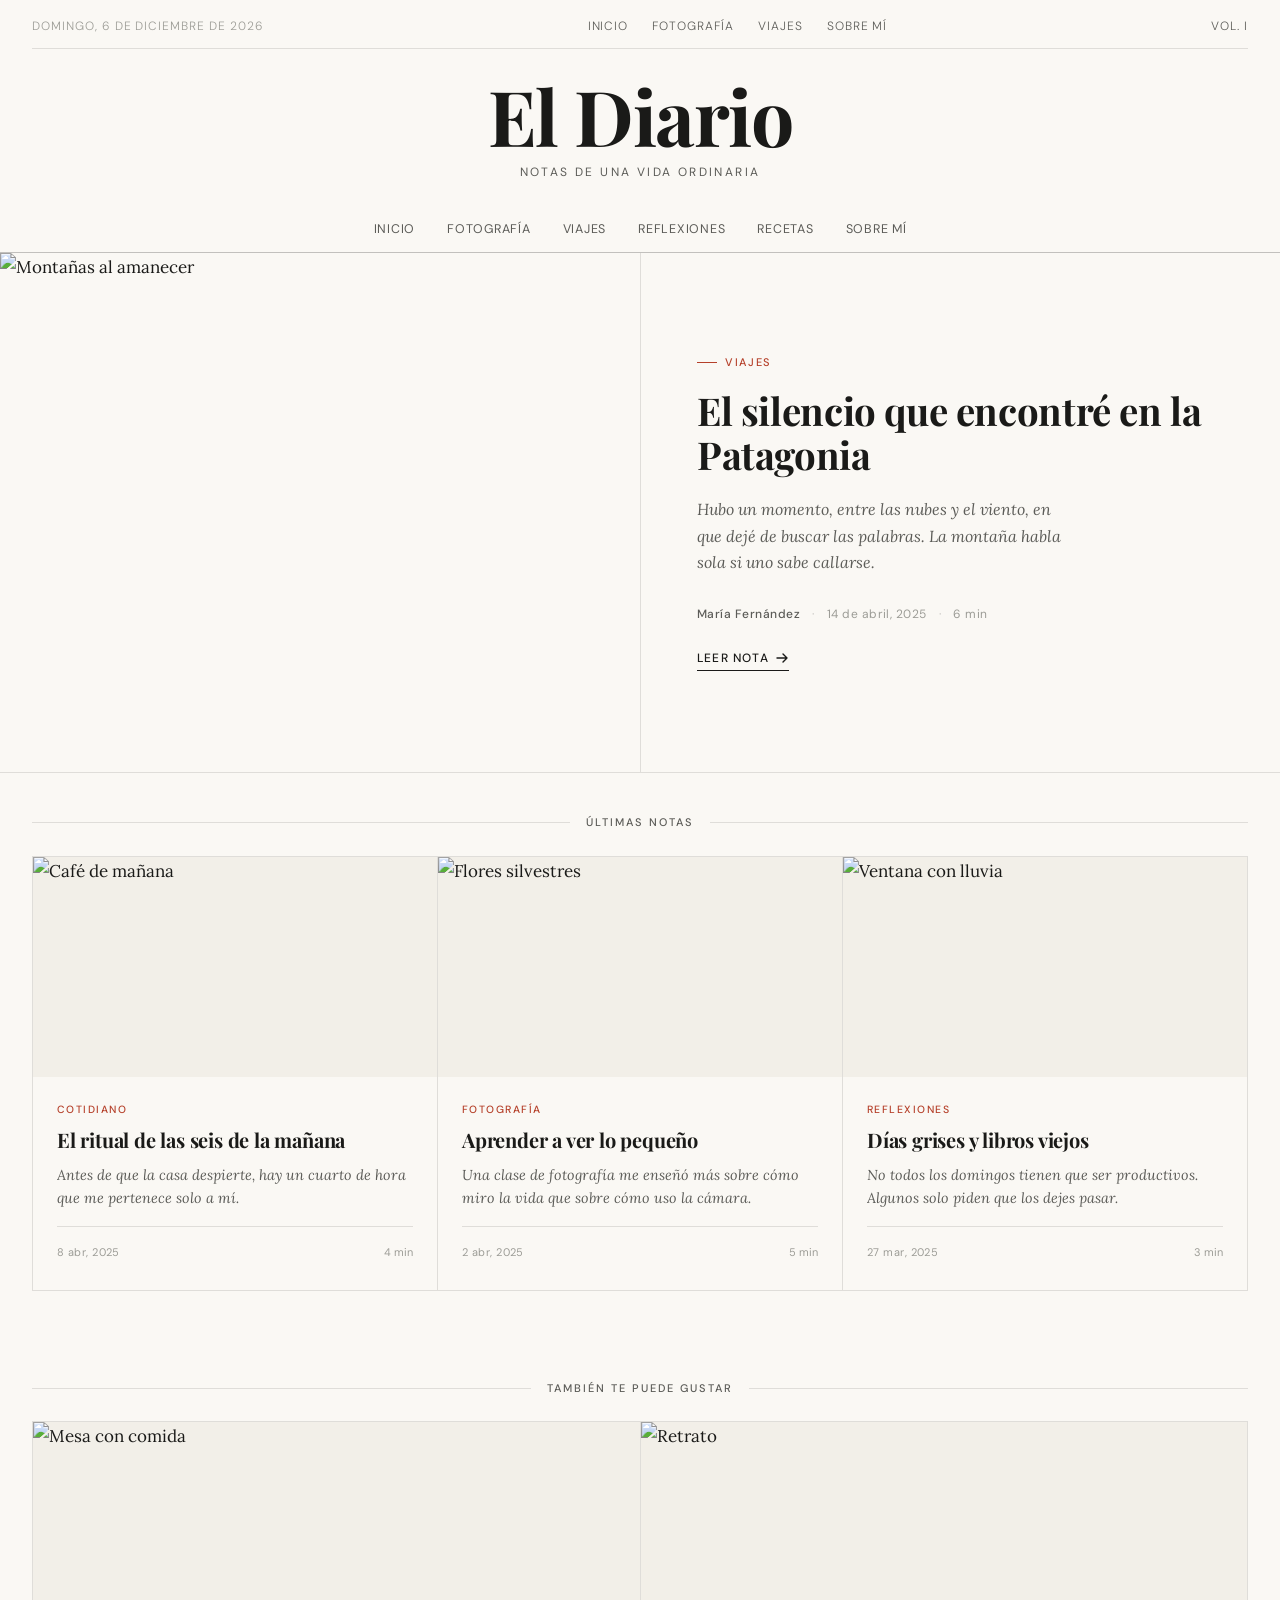
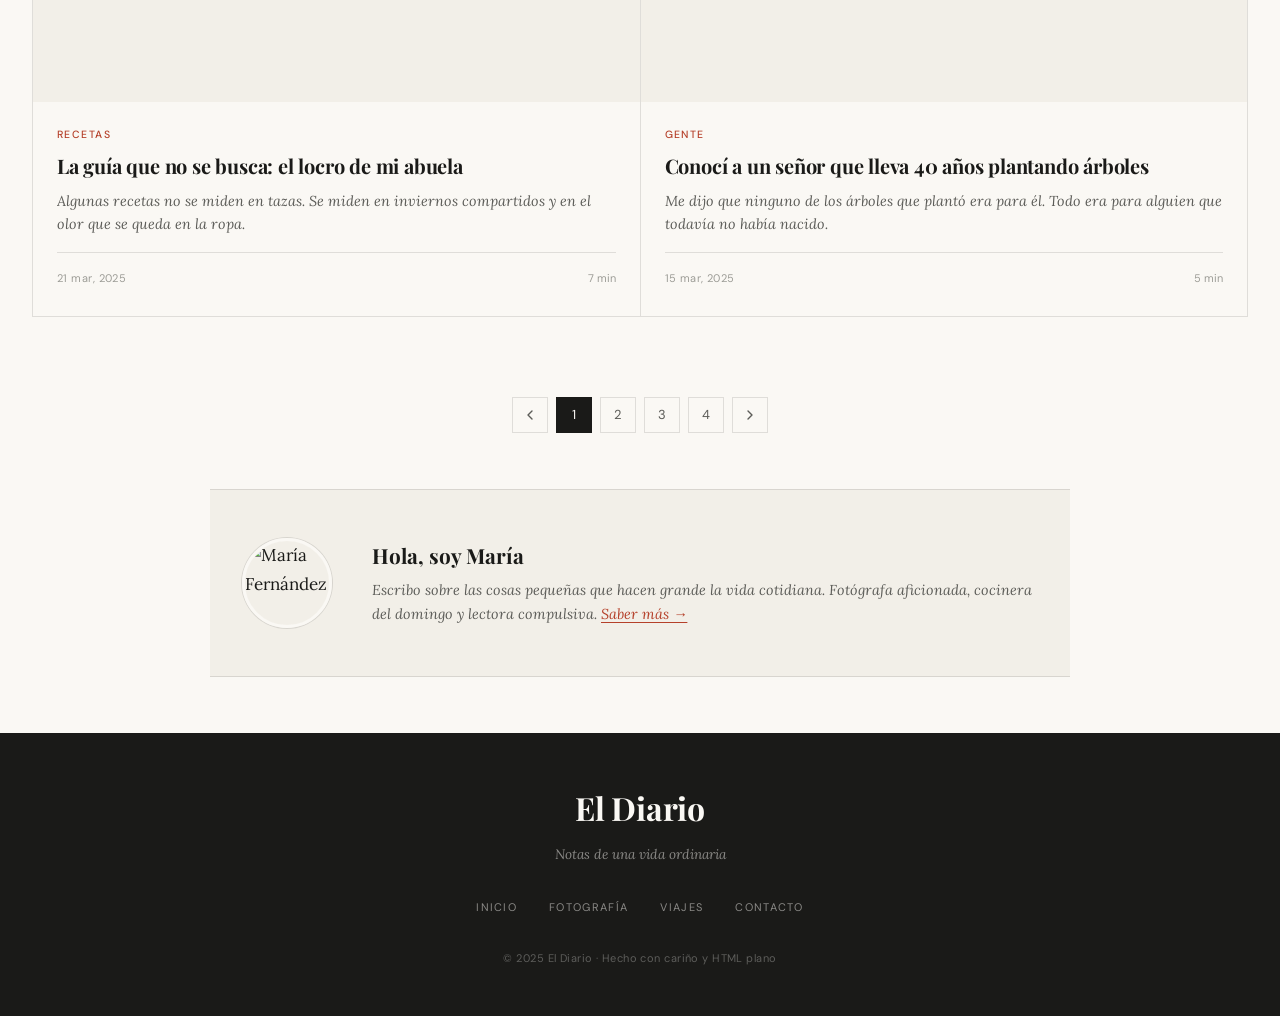
==== index.html @ 6aad9c44 "Add files via upload" ====
<!DOCTYPE html>
<html lang="es">
<head>
  <meta charset="UTF-8" />
  <meta name="viewport" content="width=device-width, initial-scale=1.0" />
  <title>El Diario — Un blog de vida y momentos</title>
  <meta name="description" content="Un blog de vida y momentos" />
  <link rel="stylesheet" href="style.css" />
</head>
<body>

  <!-- MASTHEAD -->
  <header class="masthead">
    <div class="masthead-top">
      <span class="masthead-date" id="js-date">—</span>
      <nav class="masthead-nav">
        <a href="index.html">Inicio</a>
        <a href="#">Fotografía</a>
        <a href="#">Viajes</a>
        <a href="#">Sobre mí</a>
      </nav>
      <span>Vol. I</span>
    </div>

    <div class="masthead-title">
      <h1><a href="index.html">El Diario</a></h1>
      <p class="tagline">Notas de una vida ordinaria</p>
    </div>

    <nav class="masthead-bottom">
      <a href="#">Inicio</a>
      <a href="#">Fotografía</a>
      <a href="#">Viajes</a>
      <a href="#">Reflexiones</a>
      <a href="#">Recetas</a>
      <a href="#">Sobre mí</a>
    </nav>
  </header>

  <!-- HERO POST -->
  <article class="hero">
    <div class="hero-image">
      <!-- Reemplazá con tu propia imagen: <img src="images/tu-foto.jpg" alt="..." /> -->
      <img
        src="https://images.unsplash.com/photo-1506905925346-21bda4d32df4?w=900&auto=format&fit=crop"
        alt="Montañas al amanecer"
        loading="eager"
      />
    </div>
    <div class="hero-content">
      <span class="hero-category">Viajes</span>
      <h2><a href="post.html">El silencio que encontré en la Patagonia</a></h2>
      <p class="hero-excerpt">
        Hubo un momento, entre las nubes y el viento, en que dejé de buscar
        las palabras. La montaña habla sola si uno sabe callarse.
      </p>
      <div class="hero-meta">
        <span class="author">María Fernández</span>
        <span class="sep">·</span>
        <span>14 de abril, 2025</span>
        <span class="sep">·</span>
        <span>6 min</span>
      </div>
      <a href="post.html" class="read-more">
        Leer nota
        <svg width="14" height="14" viewBox="0 0 14 14" fill="none">
          <path d="M2 7h10M8 3l4 4-4 4" stroke="currentColor" stroke-width="1.4" stroke-linecap="round" stroke-linejoin="round"/>
        </svg>
      </a>
    </div>
  </article>

  <!-- SECCIÓN: ÚLTIMAS NOTAS -->
  <main class="section-container">
    <div class="section-header">
      <h3>Últimas notas</h3>
    </div>

    <div class="post-grid">

      <article class="post-card">
        <div class="post-card-image">
          <img
            src="https://images.unsplash.com/photo-1495474472287-4d71bcdd2085?w=600&auto=format&fit=crop"
            alt="Café de mañana"
            loading="lazy"
          />
        </div>
        <div class="post-card-body">
          <span class="post-card-category">Cotidiano</span>
          <h2 class="post-card-title"><a href="post.html">El ritual de las seis de la mañana</a></h2>
          <p class="post-card-excerpt">
            Antes de que la casa despierte, hay un cuarto de hora que me pertenece
            solo a mí.
          </p>
          <div class="post-card-meta">
            <span class="date">8 abr, 2025</span>
            <span>4 min</span>
          </div>
        </div>
      </article>

      <article class="post-card">
        <div class="post-card-image">
          <img
            src="https://images.unsplash.com/photo-1465146344425-f00d5f5c8f07?w=600&auto=format&fit=crop"
            alt="Flores silvestres"
            loading="lazy"
          />
        </div>
        <div class="post-card-body">
          <span class="post-card-category">Fotografía</span>
          <h2 class="post-card-title"><a href="post.html">Aprender a ver lo pequeño</a></h2>
          <p class="post-card-excerpt">
            Una clase de fotografía me enseñó más sobre cómo miro la vida
            que sobre cómo uso la cámara.
          </p>
          <div class="post-card-meta">
            <span class="date">2 abr, 2025</span>
            <span>5 min</span>
          </div>
        </div>
      </article>

      <article class="post-card">
        <div class="post-card-image">
          <img
            src="https://images.unsplash.com/photo-1476514525535-07fb3b4ae5f1?w=600&auto=format&fit=crop"
            alt="Ventana con lluvia"
            loading="lazy"
          />
        </div>
        <div class="post-card-body">
          <span class="post-card-category">Reflexiones</span>
          <h2 class="post-card-title"><a href="post.html">Días grises y libros viejos</a></h2>
          <p class="post-card-excerpt">
            No todos los domingos tienen que ser productivos. Algunos solo
            piden que los dejes pasar.
          </p>
          <div class="post-card-meta">
            <span class="date">27 mar, 2025</span>
            <span>3 min</span>
          </div>
        </div>
      </article>

    </div>

    <!-- SEGUNDA FILA: 2 columnas -->
    <div class="section-header">
      <h3>También te puede gustar</h3>
    </div>

    <div class="post-grid-2">

      <article class="post-card">
        <div class="post-card-image">
          <img
            src="https://images.unsplash.com/photo-1414235077428-338989a2e8c0?w=700&auto=format&fit=crop"
            alt="Mesa con comida"
            loading="lazy"
          />
        </div>
        <div class="post-card-body">
          <span class="post-card-category">Recetas</span>
          <h2 class="post-card-title"><a href="post.html">La guía que no se busca: el locro de mi abuela</a></h2>
          <p class="post-card-excerpt">
            Algunas recetas no se miden en tazas. Se miden en inviernos compartidos
            y en el olor que se queda en la ropa.
          </p>
          <div class="post-card-meta">
            <span class="date">21 mar, 2025</span>
            <span>7 min</span>
          </div>
        </div>
      </article>

      <article class="post-card">
        <div class="post-card-image">
          <img
            src="https://images.unsplash.com/photo-1507003211169-0a1dd7228f2d?w=700&auto=format&fit=crop"
            alt="Retrato"
            loading="lazy"
          />
        </div>
        <div class="post-card-body">
          <span class="post-card-category">Gente</span>
          <h2 class="post-card-title"><a href="post.html">Conocí a un señor que lleva 40 años plantando árboles</a></h2>
          <p class="post-card-excerpt">
            Me dijo que ninguno de los árboles que plantó era para él.
            Todo era para alguien que todavía no había nacido.
          </p>
          <div class="post-card-meta">
            <span class="date">15 mar, 2025</span>
            <span>5 min</span>
          </div>
        </div>
      </article>

    </div>

    <!-- PAGINACIÓN -->
    <nav class="pagination" aria-label="Páginas">
      <a href="#">
        <svg width="14" height="14" viewBox="0 0 14 14" fill="none">
          <path d="M9 3L5 7l4 4" stroke="currentColor" stroke-width="1.4" stroke-linecap="round" stroke-linejoin="round"/>
        </svg>
      </a>
      <span class="current">1</span>
      <a href="#">2</a>
      <a href="#">3</a>
      <a href="#">4</a>
      <a href="#">
        <svg width="14" height="14" viewBox="0 0 14 14" fill="none">
          <path d="M5 3l4 4-4 4" stroke="currentColor" stroke-width="1.4" stroke-linecap="round" stroke-linejoin="round"/>
        </svg>
      </a>
    </nav>

  </main>

  <!-- ABOUT STRIP -->
  <section style="padding: 0 2rem 3.5rem; max-width: 1280px; margin: 0 auto;">
    <div class="about-strip">
      <div class="about-avatar">
        <!-- Reemplazá con tu foto: <img src="images/avatar.jpg" alt="Tu nombre" /> -->
        <img
          src="https://images.unsplash.com/photo-1438761681033-6461ffad8d80?w=180&auto=format&fit=crop&crop=face"
          alt="María Fernández"
        />
      </div>
      <div class="about-text">
        <h4>Hola, soy María</h4>
        <p>
          Escribo sobre las cosas pequeñas que hacen grande la vida cotidiana.
          Fotógrafa aficionada, cocinera del domingo y lectora compulsiva.
          <a href="#" style="color: var(--accent); text-decoration: underline; text-underline-offset: 3px;">Saber más →</a>
        </p>
      </div>
    </div>
  </section>

  <!-- FOOTER -->
  <footer>
    <div class="footer-title">El Diario</div>
    <p class="footer-tagline">Notas de una vida ordinaria</p>
    <nav class="footer-links">
      <a href="#">Inicio</a>
      <a href="#">Fotografía</a>
      <a href="#">Viajes</a>
      <a href="#">Contacto</a>
    </nav>
    <p class="footer-copy">© 2025 El Diario · Hecho con cariño y HTML plano</p>
  </footer>

  <script>
    const d = new Date();
    const opts = { weekday: 'long', year: 'numeric', month: 'long', day: 'numeric' };
    document.getElementById('js-date').textContent =
      d.toLocaleDateString('es-AR', opts);
  </script>
</body>
</html>
---- style.css ----
@import url('https://fonts.googleapis.com/css2?family=Playfair+Display:ital,wght@0,400;0,700;1,400&family=Lora:ital@0;1&family=DM+Sans:wght@300;400;500&display=swap');

*, *::before, *::after { box-sizing: border-box; margin: 0; padding: 0; }

:root {
  --ink: #1a1a18;
  --ink-muted: #5c5c58;
  --ink-faint: #9c9c96;
  --paper: #faf8f4;
  --paper-warm: #f2efe8;
  --accent: #b5402a;
  --accent-light: #e8d5d0;
  --border: rgba(26,26,24,0.12);
  --border-strong: rgba(26,26,24,0.25);
  --serif: 'Playfair Display', Georgia, serif;
  --body-serif: 'Lora', Georgia, serif;
  --sans: 'DM Sans', system-ui, sans-serif;
}

html { scroll-behavior: smooth; }

body {
  font-family: var(--body-serif);
  background: var(--paper);
  color: var(--ink);
  font-size: 17px;
  line-height: 1.7;
  -webkit-font-smoothing: antialiased;
}

a { color: inherit; text-decoration: none; }

img { display: block; width: 100%; height: 100%; object-fit: cover; }

/* ── MASTHEAD ── */
.masthead {
  border-bottom: 1px solid var(--border-strong);
  padding: 0 2rem;
}

.masthead-top {
  display: flex;
  align-items: center;
  justify-content: space-between;
  padding: 1rem 0 0.75rem;
  border-bottom: 1px solid var(--border);
  font-family: var(--sans);
  font-size: 12px;
  font-weight: 300;
  letter-spacing: 0.08em;
  text-transform: uppercase;
  color: var(--ink-muted);
}

.masthead-date { color: var(--ink-faint); }

.masthead-nav { display: flex; gap: 1.5rem; }
.masthead-nav a { transition: color 0.2s; }
.masthead-nav a:hover { color: var(--accent); }

.masthead-title {
  text-align: center;
  padding: 1.75rem 0 1.5rem;
}

.masthead-title h1 {
  font-family: var(--serif);
  font-size: clamp(2.8rem, 6vw, 5rem);
  font-weight: 700;
  letter-spacing: -0.02em;
  line-height: 1;
  color: var(--ink);
}

.masthead-title .tagline {
  font-family: var(--sans);
  font-size: 12px;
  letter-spacing: 0.2em;
  text-transform: uppercase;
  color: var(--ink-muted);
  margin-top: 0.5rem;
}

.masthead-bottom {
  display: flex;
  justify-content: center;
  gap: 2rem;
  padding: 0.75rem 0;
  font-family: var(--sans);
  font-size: 12.5px;
  font-weight: 400;
  letter-spacing: 0.06em;
  text-transform: uppercase;
}

.masthead-bottom a {
  color: var(--ink-muted);
  transition: color 0.2s;
  position: relative;
}

.masthead-bottom a::after {
  content: '';
  position: absolute;
  bottom: -4px; left: 0; right: 0;
  height: 1px;
  background: var(--accent);
  transform: scaleX(0);
  transition: transform 0.2s;
}

.masthead-bottom a:hover { color: var(--ink); }
.masthead-bottom a:hover::after { transform: scaleX(1); }

/* ── HERO STORY ── */
.hero {
  display: grid;
  grid-template-columns: 1fr 1fr;
  min-height: 520px;
  border-bottom: 1px solid var(--border);
}

.hero-image { overflow: hidden; }
.hero-image img { transition: transform 0.6s ease; }
.hero:hover .hero-image img { transform: scale(1.03); }

.hero-content {
  padding: 3.5rem 3rem 3.5rem 3.5rem;
  display: flex;
  flex-direction: column;
  justify-content: center;
  border-left: 1px solid var(--border);
}

.hero-category {
  font-family: var(--sans);
  font-size: 11px;
  font-weight: 500;
  letter-spacing: 0.15em;
  text-transform: uppercase;
  color: var(--accent);
  margin-bottom: 1rem;
  display: flex;
  align-items: center;
  gap: 0.5rem;
}

.hero-category::before {
  content: '';
  display: inline-block;
  width: 20px; height: 1px;
  background: var(--accent);
}

.hero-content h2 {
  font-family: var(--serif);
  font-size: clamp(1.9rem, 3vw, 2.8rem);
  font-weight: 700;
  line-height: 1.15;
  letter-spacing: -0.01em;
  margin-bottom: 1.25rem;
  color: var(--ink);
}

.hero-content h2 a:hover { color: var(--accent); }

.hero-excerpt {
  font-family: var(--body-serif);
  font-style: italic;
  color: var(--ink-muted);
  font-size: 1rem;
  line-height: 1.65;
  margin-bottom: 1.75rem;
  max-width: 38ch;
}

.hero-meta {
  display: flex;
  align-items: center;
  gap: 0.75rem;
  font-family: var(--sans);
  font-size: 12px;
  color: var(--ink-faint);
  letter-spacing: 0.04em;
}

.hero-meta .author { color: var(--ink-muted); font-weight: 500; }
.hero-meta .sep { color: var(--border-strong); }

.read-more {
  display: inline-flex;
  align-items: center;
  gap: 0.4rem;
  font-family: var(--sans);
  font-size: 12px;
  font-weight: 500;
  letter-spacing: 0.1em;
  text-transform: uppercase;
  color: var(--ink);
  margin-top: 1.5rem;
  padding-bottom: 2px;
  border-bottom: 1px solid var(--ink);
  transition: color 0.2s, border-color 0.2s;
  width: fit-content;
}

.read-more:hover { color: var(--accent); border-color: var(--accent); }
.read-more svg { transition: transform 0.2s; }
.read-more:hover svg { transform: translateX(3px); }

/* ── GRID SECTION ── */
.section-container { max-width: 1280px; margin: 0 auto; padding: 0 2rem; }

.section-header {
  display: flex;
  align-items: center;
  gap: 1rem;
  padding: 2.5rem 0 1.5rem;
}

.section-header h3 {
  font-family: var(--sans);
  font-size: 11px;
  font-weight: 500;
  letter-spacing: 0.18em;
  text-transform: uppercase;
  color: var(--ink-muted);
}

.section-header::before,
.section-header::after {
  content: '';
  flex: 1;
  height: 1px;
  background: var(--border);
}

/* ── POST GRID ── */
.post-grid {
  display: grid;
  grid-template-columns: repeat(3, 1fr);
  gap: 0;
  border-top: 1px solid var(--border);
  border-left: 1px solid var(--border);
  margin-bottom: 3rem;
}

.post-card {
  border-right: 1px solid var(--border);
  border-bottom: 1px solid var(--border);
  display: flex;
  flex-direction: column;
  transition: background 0.2s;
}

.post-card:hover { background: var(--paper-warm); }

.post-card-image {
  height: 220px;
  overflow: hidden;
  background: var(--paper-warm);
}

.post-card-image img { transition: transform 0.5s ease; }
.post-card:hover .post-card-image img { transform: scale(1.05); }

.post-card-body {
  padding: 1.5rem 1.5rem 1.75rem;
  flex: 1;
  display: flex;
  flex-direction: column;
}

.post-card-category {
  font-family: var(--sans);
  font-size: 10.5px;
  font-weight: 500;
  letter-spacing: 0.14em;
  text-transform: uppercase;
  color: var(--accent);
  margin-bottom: 0.6rem;
}

.post-card-title {
  font-family: var(--serif);
  font-size: 1.25rem;
  font-weight: 700;
  line-height: 1.2;
  letter-spacing: -0.01em;
  margin-bottom: 0.75rem;
  flex: 1;
}

.post-card-title a:hover { color: var(--accent); }

.post-card-excerpt {
  font-size: 0.9rem;
  color: var(--ink-muted);
  line-height: 1.6;
  font-style: italic;
  margin-bottom: 1rem;
  display: -webkit-box;
  -webkit-line-clamp: 3;
  -webkit-box-orient: vertical;
  overflow: hidden;
}

.post-card-meta {
  font-family: var(--sans);
  font-size: 11px;
  color: var(--ink-faint);
  display: flex;
  justify-content: space-between;
  align-items: center;
  padding-top: 1rem;
  border-top: 1px solid var(--border);
  margin-top: auto;
}

.post-card-meta .date { letter-spacing: 0.04em; }

/* ── FEATURED ROW (2-col) ── */
.post-grid-2 {
  display: grid;
  grid-template-columns: 1fr 1fr;
  gap: 0;
  border-top: 1px solid var(--border);
  border-left: 1px solid var(--border);
  margin-bottom: 3rem;
}

.post-grid-2 .post-card-image { height: 280px; }

/* ── PAGINATION ── */
.pagination {
  display: flex;
  justify-content: center;
  align-items: center;
  gap: 0.5rem;
  padding: 2rem 0 3.5rem;
  font-family: var(--sans);
  font-size: 13px;
}

.pagination a, .pagination span {
  display: flex;
  align-items: center;
  justify-content: center;
  width: 36px; height: 36px;
  border: 1px solid var(--border);
  color: var(--ink-muted);
  transition: all 0.15s;
}

.pagination a:hover { border-color: var(--ink); color: var(--ink); }
.pagination .current { background: var(--ink); color: var(--paper); border-color: var(--ink); }

/* ── FOOTER ── */
footer {
  background: var(--ink);
  color: var(--paper-warm);
  padding: 3rem 2rem;
  text-align: center;
}

footer .footer-title {
  font-family: var(--serif);
  font-size: 2rem;
  font-weight: 700;
  letter-spacing: -0.01em;
  margin-bottom: 0.5rem;
  color: var(--paper);
}

footer .footer-tagline {
  font-size: 0.85rem;
  font-style: italic;
  color: rgba(250,248,244,0.5);
  margin-bottom: 2rem;
}

footer .footer-links {
  display: flex;
  justify-content: center;
  gap: 2rem;
  font-family: var(--sans);
  font-size: 11px;
  letter-spacing: 0.12em;
  text-transform: uppercase;
  color: rgba(250,248,244,0.5);
  margin-bottom: 2rem;
}

footer .footer-links a:hover { color: var(--paper); }

footer .footer-copy {
  font-family: var(--sans);
  font-size: 11px;
  color: rgba(250,248,244,0.3);
  letter-spacing: 0.04em;
}

/* ── POST INDIVIDUAL ── */
.post-hero-full {
  height: clamp(340px, 50vw, 560px);
  overflow: hidden;
  position: relative;
}

.post-hero-full::after {
  content: '';
  position: absolute;
  bottom: 0; left: 0; right: 0;
  height: 50%;
  background: linear-gradient(transparent, rgba(26,26,24,0.55));
}

.post-hero-full img {
  width: 100%; height: 100%;
  object-fit: cover;
}

.post-hero-caption {
  position: absolute;
  bottom: 2rem; left: 50%;
  transform: translateX(-50%);
  z-index: 1;
  text-align: center;
  color: var(--paper);
  padding: 0 2rem;
  width: 100%;
  max-width: 780px;
}

.post-hero-caption .post-category {
  font-family: var(--sans);
  font-size: 11px;
  font-weight: 500;
  letter-spacing: 0.2em;
  text-transform: uppercase;
  color: rgba(250,248,244,0.75);
  margin-bottom: 0.75rem;
}

.post-hero-caption h1 {
  font-family: var(--serif);
  font-size: clamp(2rem, 5vw, 3.5rem);
  font-weight: 700;
  line-height: 1.1;
  letter-spacing: -0.02em;
  text-shadow: 0 2px 20px rgba(0,0,0,0.3);
}

.post-meta-bar {
  border-bottom: 1px solid var(--border);
  padding: 1.25rem 2rem;
  display: flex;
  justify-content: center;
  align-items: center;
  gap: 1.25rem;
  font-family: var(--sans);
  font-size: 12px;
  color: var(--ink-muted);
  letter-spacing: 0.04em;
  background: var(--paper);
}

.post-meta-bar .author { font-weight: 500; color: var(--ink); }
.post-meta-bar .sep { color: var(--border-strong); }
.post-meta-bar .read-time { color: var(--ink-faint); }

.post-layout {
  max-width: 720px;
  margin: 0 auto;
  padding: 3.5rem 2rem 4rem;
}

.post-lead {
  font-family: var(--serif);
  font-size: 1.2rem;
  line-height: 1.7;
  font-style: italic;
  color: var(--ink-muted);
  border-left: 3px solid var(--accent);
  padding-left: 1.5rem;
  margin-bottom: 2.5rem;
}

.post-body h2 {
  font-family: var(--serif);
  font-size: 1.65rem;
  font-weight: 700;
  letter-spacing: -0.01em;
  margin: 2.5rem 0 1rem;
  color: var(--ink);
}

.post-body h3 {
  font-family: var(--serif);
  font-size: 1.25rem;
  font-weight: 700;
  margin: 2rem 0 0.75rem;
  font-style: italic;
  color: var(--ink);
}

.post-body p { margin-bottom: 1.5rem; line-height: 1.75; }

.post-body strong { font-weight: 700; font-style: normal; }

.post-body blockquote {
  margin: 2.5rem 0;
  padding: 1.5rem 2rem;
  background: var(--paper-warm);
  border-left: 3px solid var(--accent);
  font-family: var(--serif);
  font-style: italic;
  font-size: 1.15rem;
  color: var(--ink);
  line-height: 1.65;
}

.post-body blockquote cite {
  display: block;
  margin-top: 0.75rem;
  font-family: var(--sans);
  font-size: 12px;
  font-style: normal;
  letter-spacing: 0.06em;
  color: var(--ink-muted);
}

.post-inline-image {
  margin: 2.5rem -2rem;
}

.post-inline-image img {
  width: calc(100% + 4rem);
  max-width: none;
  height: 400px;
  object-fit: cover;
}

.post-inline-image figcaption {
  font-family: var(--sans);
  font-size: 12px;
  color: var(--ink-faint);
  text-align: center;
  margin-top: 0.6rem;
  font-style: italic;
  padding: 0 2rem;
}

.post-tags {
  display: flex;
  flex-wrap: wrap;
  gap: 0.5rem;
  margin: 3rem 0 0;
  padding-top: 2rem;
  border-top: 1px solid var(--border);
}

.post-tags a {
  font-family: var(--sans);
  font-size: 11px;
  font-weight: 500;
  letter-spacing: 0.1em;
  text-transform: uppercase;
  color: var(--ink-muted);
  padding: 0.35rem 0.85rem;
  border: 1px solid var(--border-strong);
  transition: all 0.15s;
}

.post-tags a:hover {
  background: var(--ink);
  color: var(--paper);
  border-color: var(--ink);
}

.post-nav {
  display: grid;
  grid-template-columns: 1fr 1fr;
  gap: 0;
  border-top: 1px solid var(--border);
  border-bottom: 1px solid var(--border);
  margin: 3rem 0 0;
}

.post-nav a {
  padding: 1.5rem 0;
  font-family: var(--sans);
}

.post-nav .prev { padding-right: 2rem; border-right: 1px solid var(--border); }
.post-nav .next { padding-left: 2rem; text-align: right; }

.post-nav .nav-label {
  font-size: 10.5px;
  font-weight: 500;
  letter-spacing: 0.15em;
  text-transform: uppercase;
  color: var(--ink-faint);
  margin-bottom: 0.4rem;
}

.post-nav .nav-title {
  font-family: var(--serif);
  font-size: 1.05rem;
  color: var(--ink);
  line-height: 1.3;
  transition: color 0.2s;
}

.post-nav a:hover .nav-title { color: var(--accent); }

/* ── ABOUT SECTION ── */
.about-strip {
  background: var(--paper-warm);
  border-top: 1px solid var(--border);
  border-bottom: 1px solid var(--border);
  padding: 3rem 2rem;
  display: grid;
  grid-template-columns: auto 1fr;
  gap: 2.5rem;
  align-items: center;
  max-width: 860px;
  margin: 0 auto;
}

.about-avatar {
  width: 90px; height: 90px;
  border-radius: 50%;
  overflow: hidden;
  border: 3px solid var(--paper);
  box-shadow: 0 0 0 1px var(--border);
  flex-shrink: 0;
}

.about-text h4 {
  font-family: var(--serif);
  font-size: 1.3rem;
  font-weight: 700;
  margin-bottom: 0.25rem;
}

.about-text p {
  font-size: 0.9rem;
  color: var(--ink-muted);
  font-style: italic;
  margin-bottom: 0;
}

/* ── RESPONSIVE ── */
@media (max-width: 900px) {
  .hero { grid-template-columns: 1fr; }
  .hero-image { height: 300px; }
  .hero-content { border-left: none; border-top: 1px solid var(--border); padding: 2rem; }
  .post-grid { grid-template-columns: 1fr 1fr; }
  .post-grid-2 { grid-template-columns: 1fr; }
  .masthead-nav { display: none; }
}

@media (max-width: 600px) {
  .masthead { padding: 0 1rem; }
  .masthead-title h1 { font-size: 2.4rem; }
  .post-grid { grid-template-columns: 1fr; }
  .post-nav { grid-template-columns: 1fr; }
  .post-nav .prev { border-right: none; border-bottom: 1px solid var(--border); padding-right: 0; }
  .post-nav .next { padding-left: 0; text-align: left; }
  .about-strip { grid-template-columns: 1fr; text-align: center; }
  .section-container { padding: 0 1rem; }
  .post-inline-image { margin: 2rem 0; }
  .post-inline-image img { width: 100%; }
}
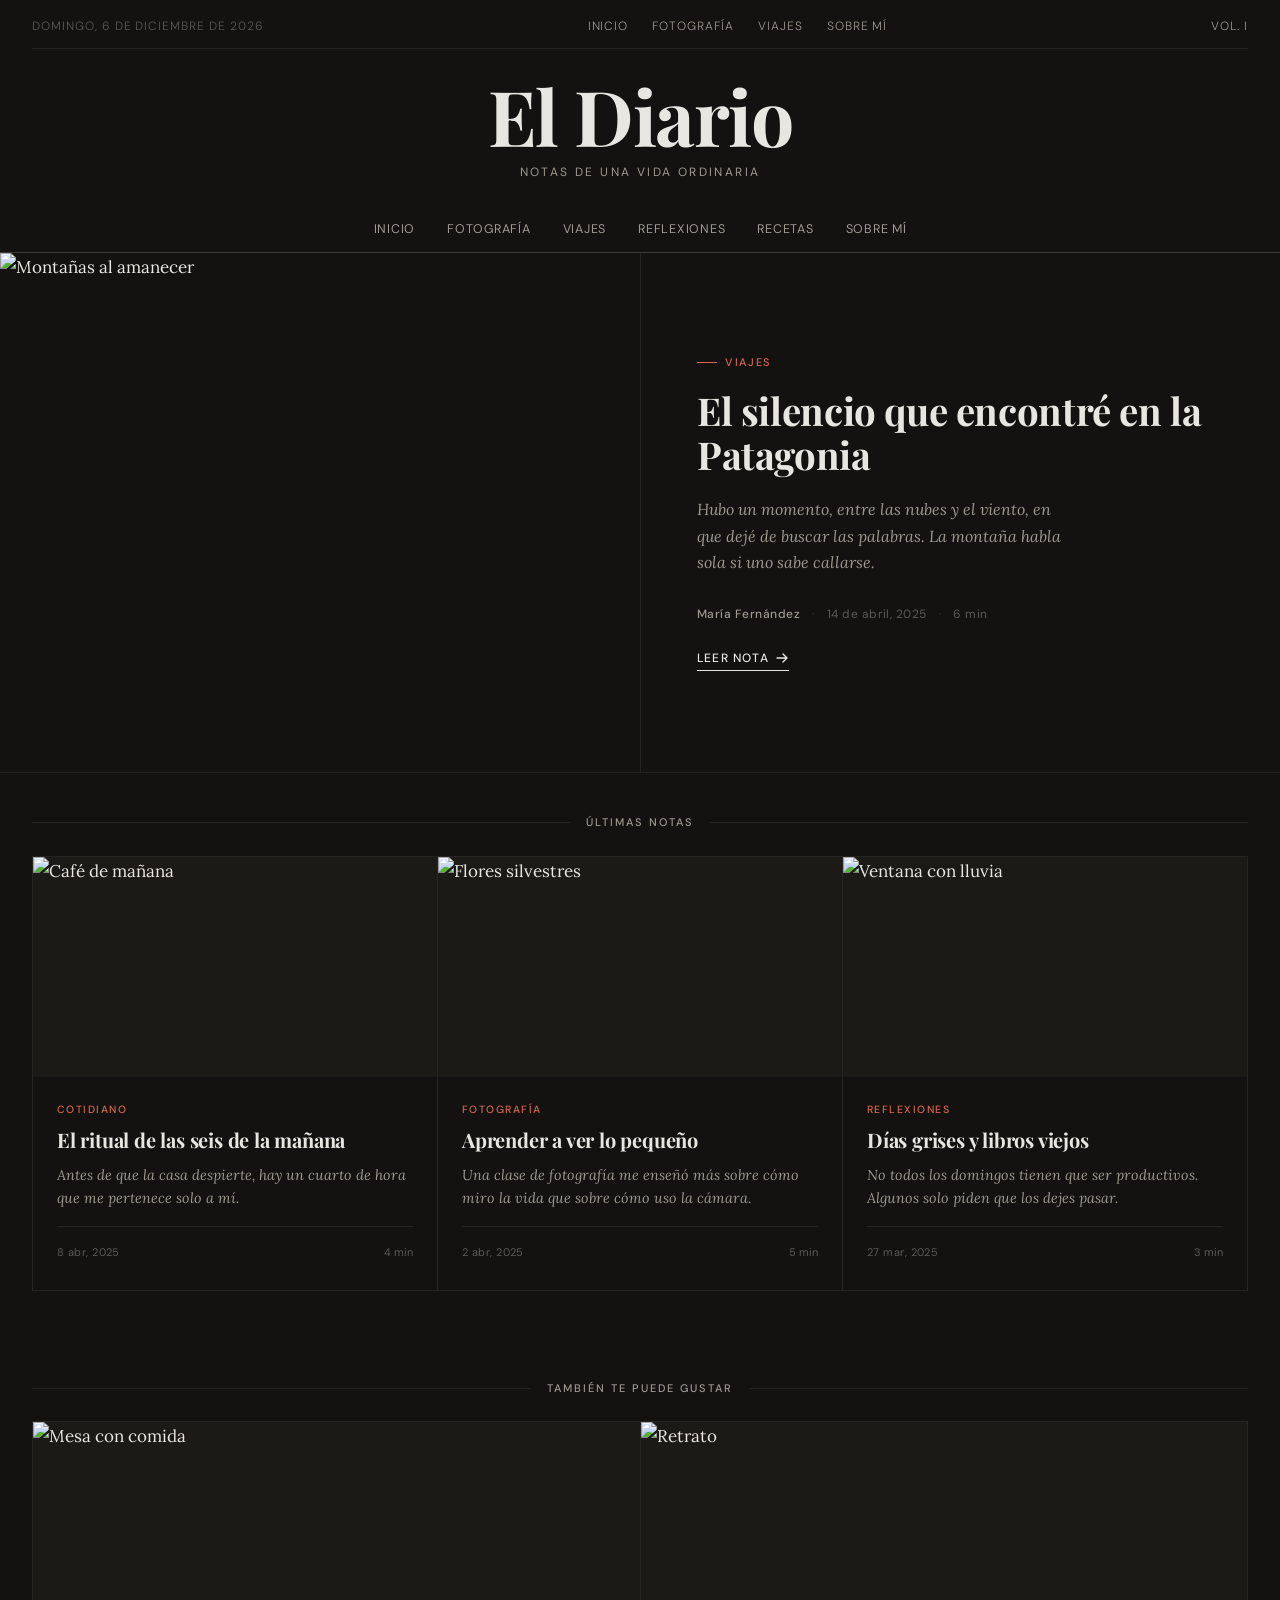
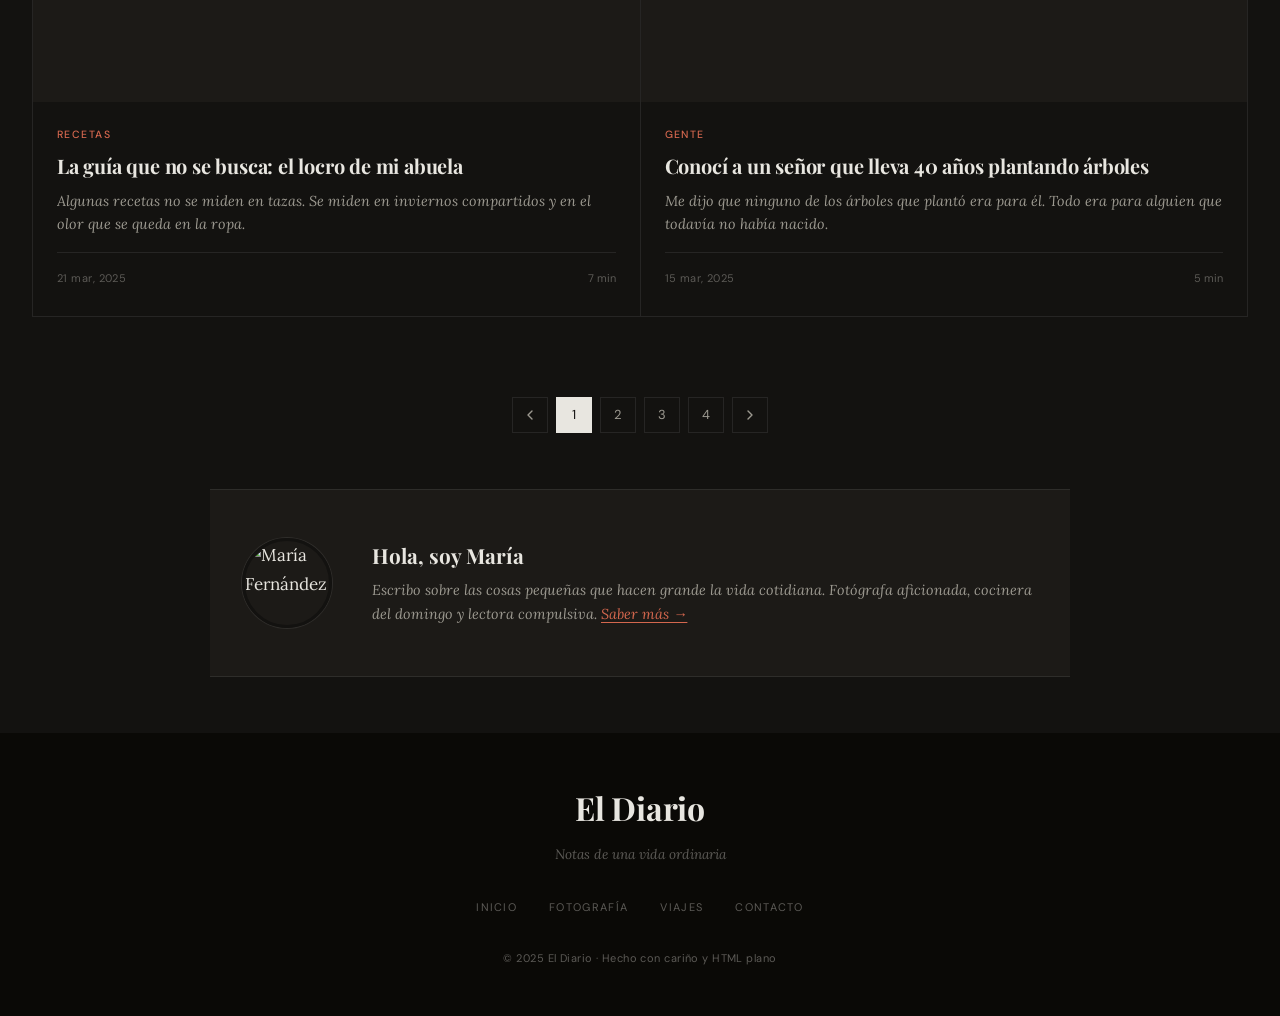
==== commit cc294a1d: "Update index.html" ====
--- a/index.html
+++ b/index.html
@@ -3,7 +3,7 @@
 <head>
   <meta charset="UTF-8" />
   <meta name="viewport" content="width=device-width, initial-scale=1.0" />
-  <title>El Diario — Un blog de vida y momentos</title>
+  <title>Pato</title>
   <meta name="description" content="Un blog de vida y momentos" />
   <link rel="stylesheet" href="style.css" />
 </head>
--- a/style.css
+++ b/style.css
@@ -3,15 +3,15 @@
 *, *::before, *::after { box-sizing: border-box; margin: 0; padding: 0; }
 
 :root {
-  --ink: #1a1a18;
-  --ink-muted: #5c5c58;
-  --ink-faint: #9c9c96;
-  --paper: #faf8f4;
-  --paper-warm: #f2efe8;
-  --accent: #b5402a;
-  --accent-light: #e8d5d0;
-  --border: rgba(26,26,24,0.12);
-  --border-strong: rgba(26,26,24,0.25);
+  --ink: #e8e6e0;
+  --ink-muted: #9c9990;
+  --ink-faint: #5c5a56;
+  --paper: #131210;
+  --paper-warm: #1c1a17;
+  --accent: #d4674e;
+  --accent-light: #3a1f17;
+  --border: rgba(232,230,224,0.09);
+  --border-strong: rgba(232,230,224,0.18);
   --serif: 'Playfair Display', Georgia, serif;
   --body-serif: 'Lora', Georgia, serif;
   --sans: 'DM Sans', system-ui, sans-serif;
@@ -357,8 +357,8 @@
 
 /* ── FOOTER ── */
 footer {
-  background: var(--ink);
-  color: var(--paper-warm);
+  background: #0a0906;
+  color: var(--ink-muted);
   padding: 3rem 2rem;
   text-align: center;
 }
@@ -369,13 +369,13 @@
   font-weight: 700;
   letter-spacing: -0.01em;
   margin-bottom: 0.5rem;
-  color: var(--paper);
+  color: var(--ink);
 }
 
 footer .footer-tagline {
   font-size: 0.85rem;
   font-style: italic;
-  color: rgba(250,248,244,0.5);
+  color: var(--ink-faint);
   margin-bottom: 2rem;
 }
 
@@ -387,16 +387,16 @@
   font-size: 11px;
   letter-spacing: 0.12em;
   text-transform: uppercase;
-  color: rgba(250,248,244,0.5);
+  color: var(--ink-faint);
   margin-bottom: 2rem;
 }
 
-footer .footer-links a:hover { color: var(--paper); }
+footer .footer-links a:hover { color: var(--ink); }
 
 footer .footer-copy {
   font-family: var(--sans);
   font-size: 11px;
-  color: rgba(250,248,244,0.3);
+  color: var(--ink-faint);
   letter-spacing: 0.04em;
 }
 
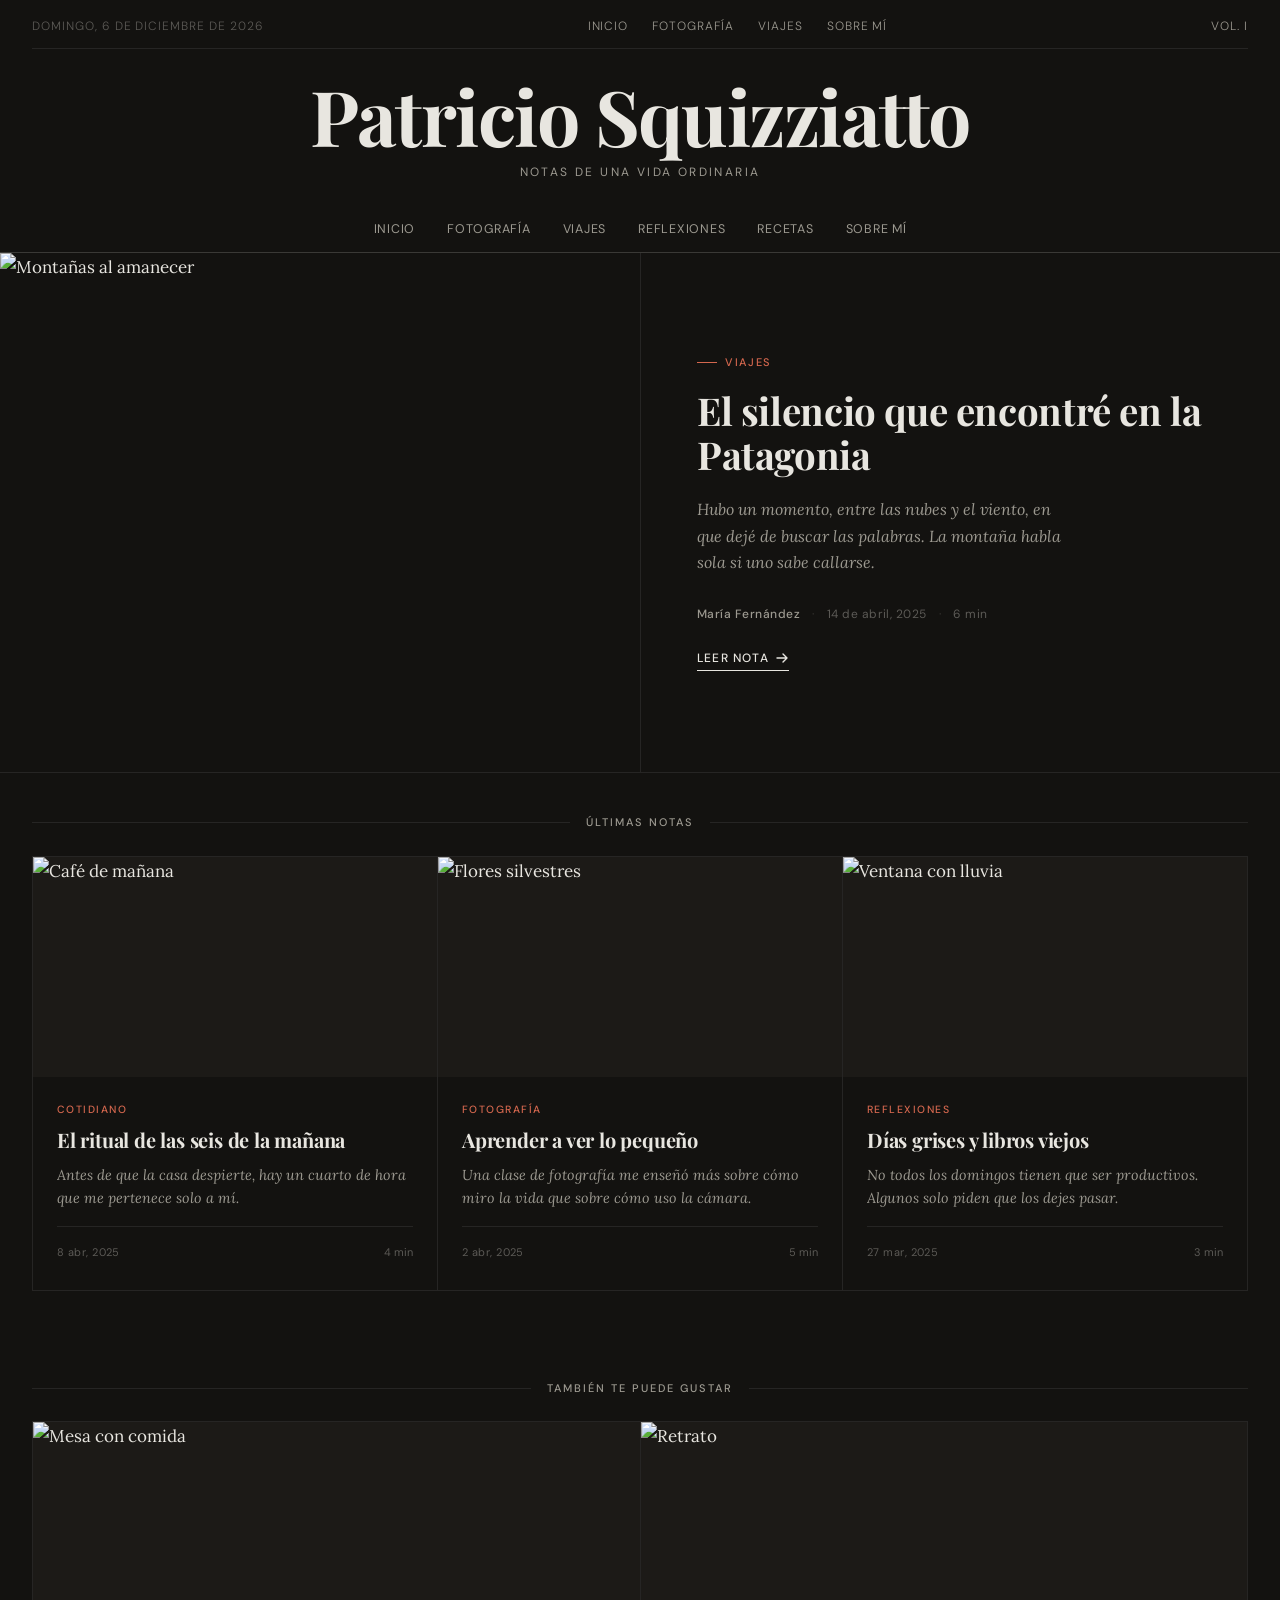
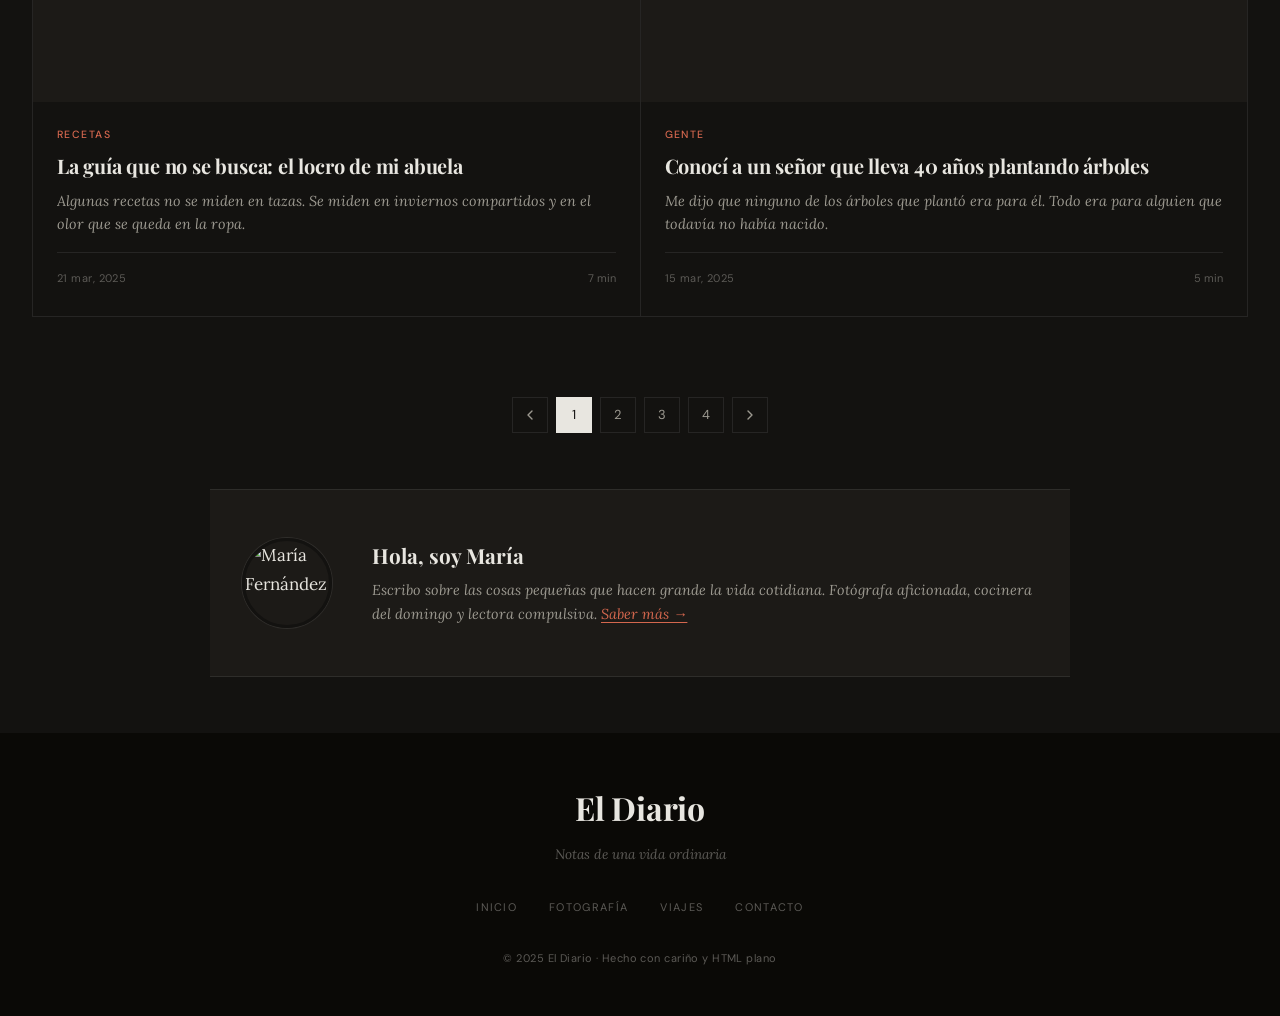
==== commit 9fa8cccc: "Update index.html" ====
--- a/index.html
+++ b/index.html
@@ -4,7 +4,7 @@
   <meta charset="UTF-8" />
   <meta name="viewport" content="width=device-width, initial-scale=1.0" />
   <title>Pato</title>
-  <meta name="description" content="Un blog de vida y momentos" />
+  <meta name="description" content="Pato" />
   <link rel="stylesheet" href="style.css" />
 </head>
 <body>
@@ -23,7 +23,7 @@
     </div>
 
     <div class="masthead-title">
-      <h1><a href="index.html">El Diario</a></h1>
+      <h1><a href="index.html">Patricio Squizziatto</a></h1>
       <p class="tagline">Notas de una vida ordinaria</p>
     </div>
 
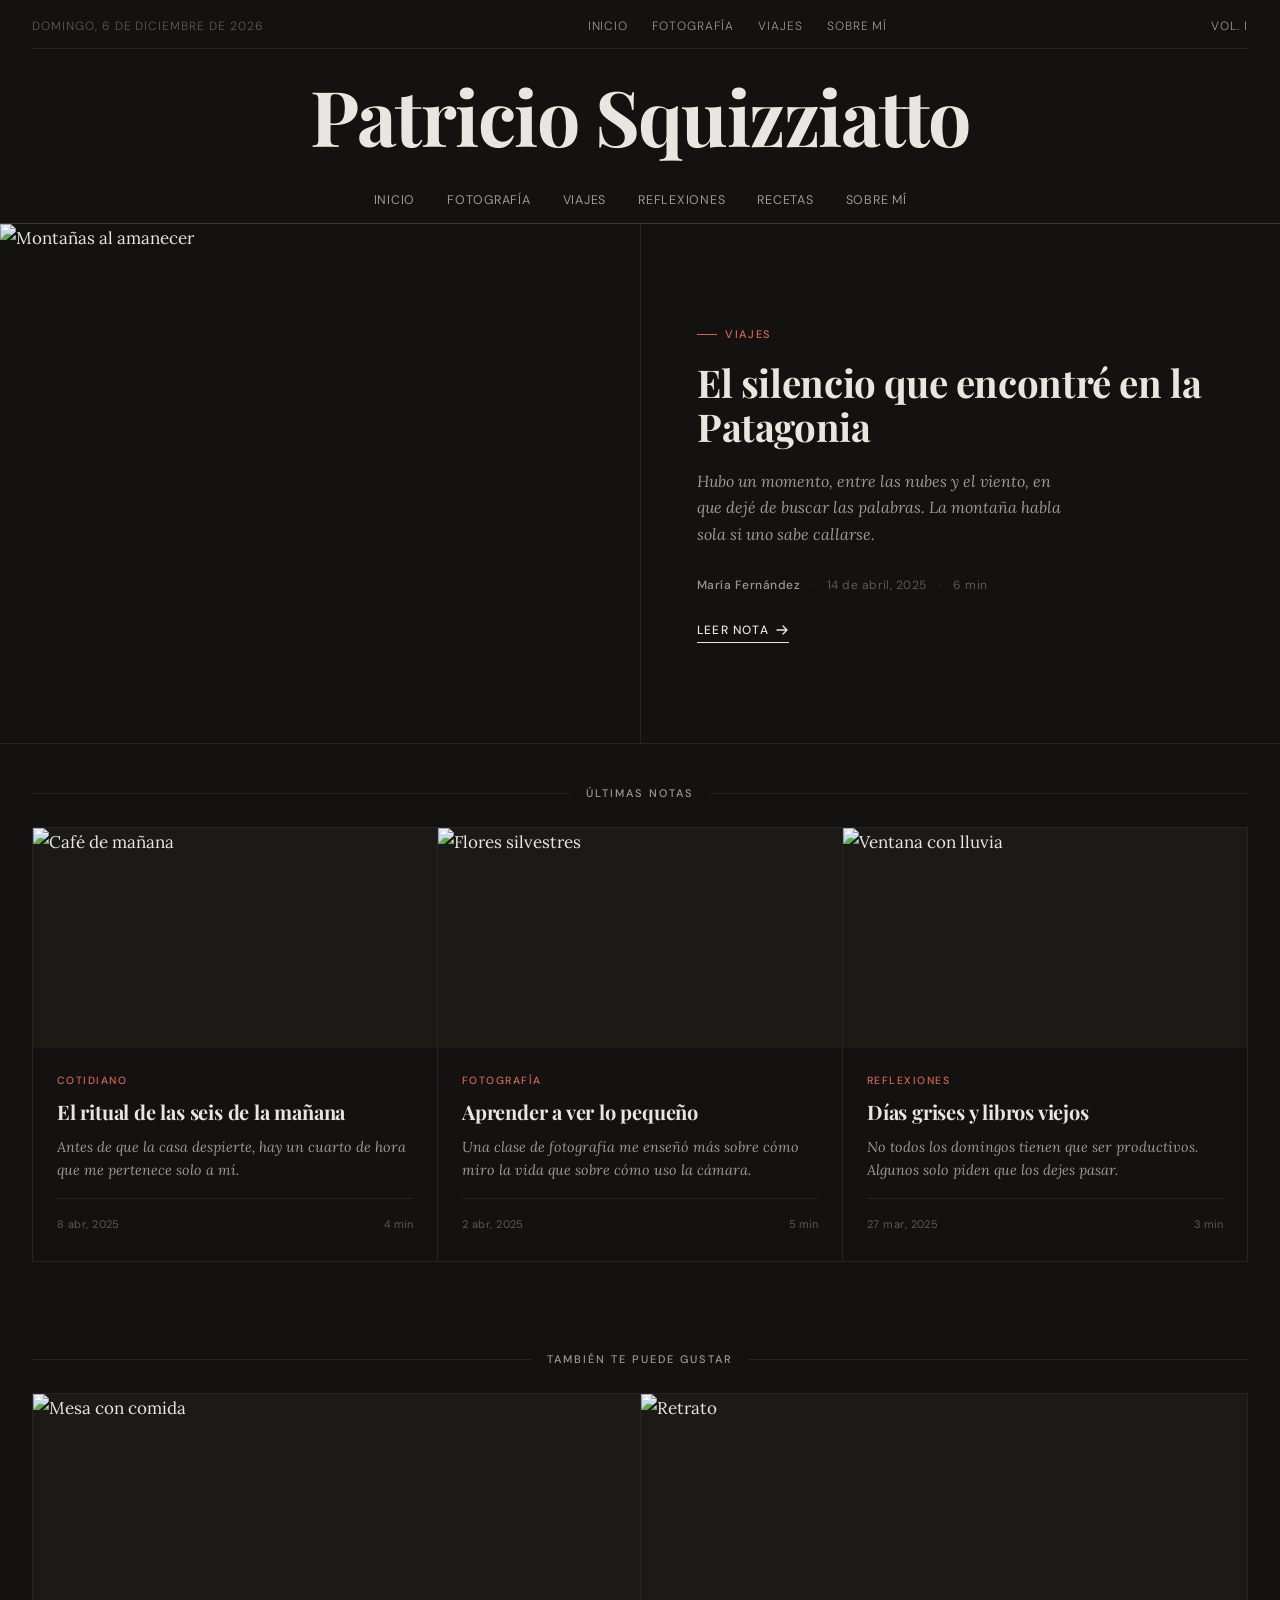
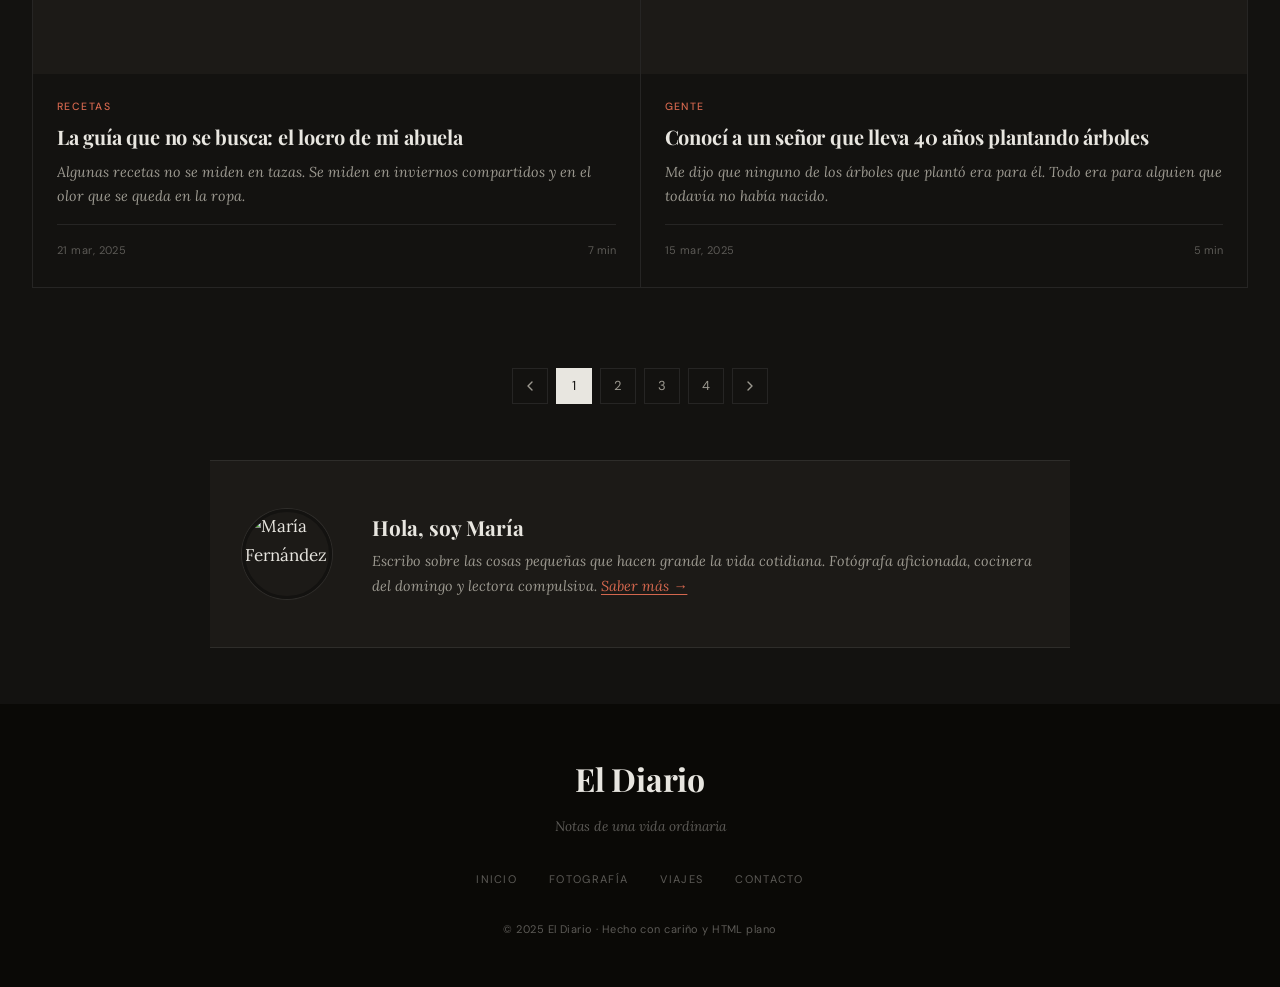
==== commit 633a8363: "Update index.html" ====
--- a/index.html
+++ b/index.html
@@ -24,7 +24,6 @@
 
     <div class="masthead-title">
       <h1><a href="index.html">Patricio Squizziatto</a></h1>
-      <p class="tagline">Notas de una vida ordinaria</p>
     </div>
 
     <nav class="masthead-bottom">
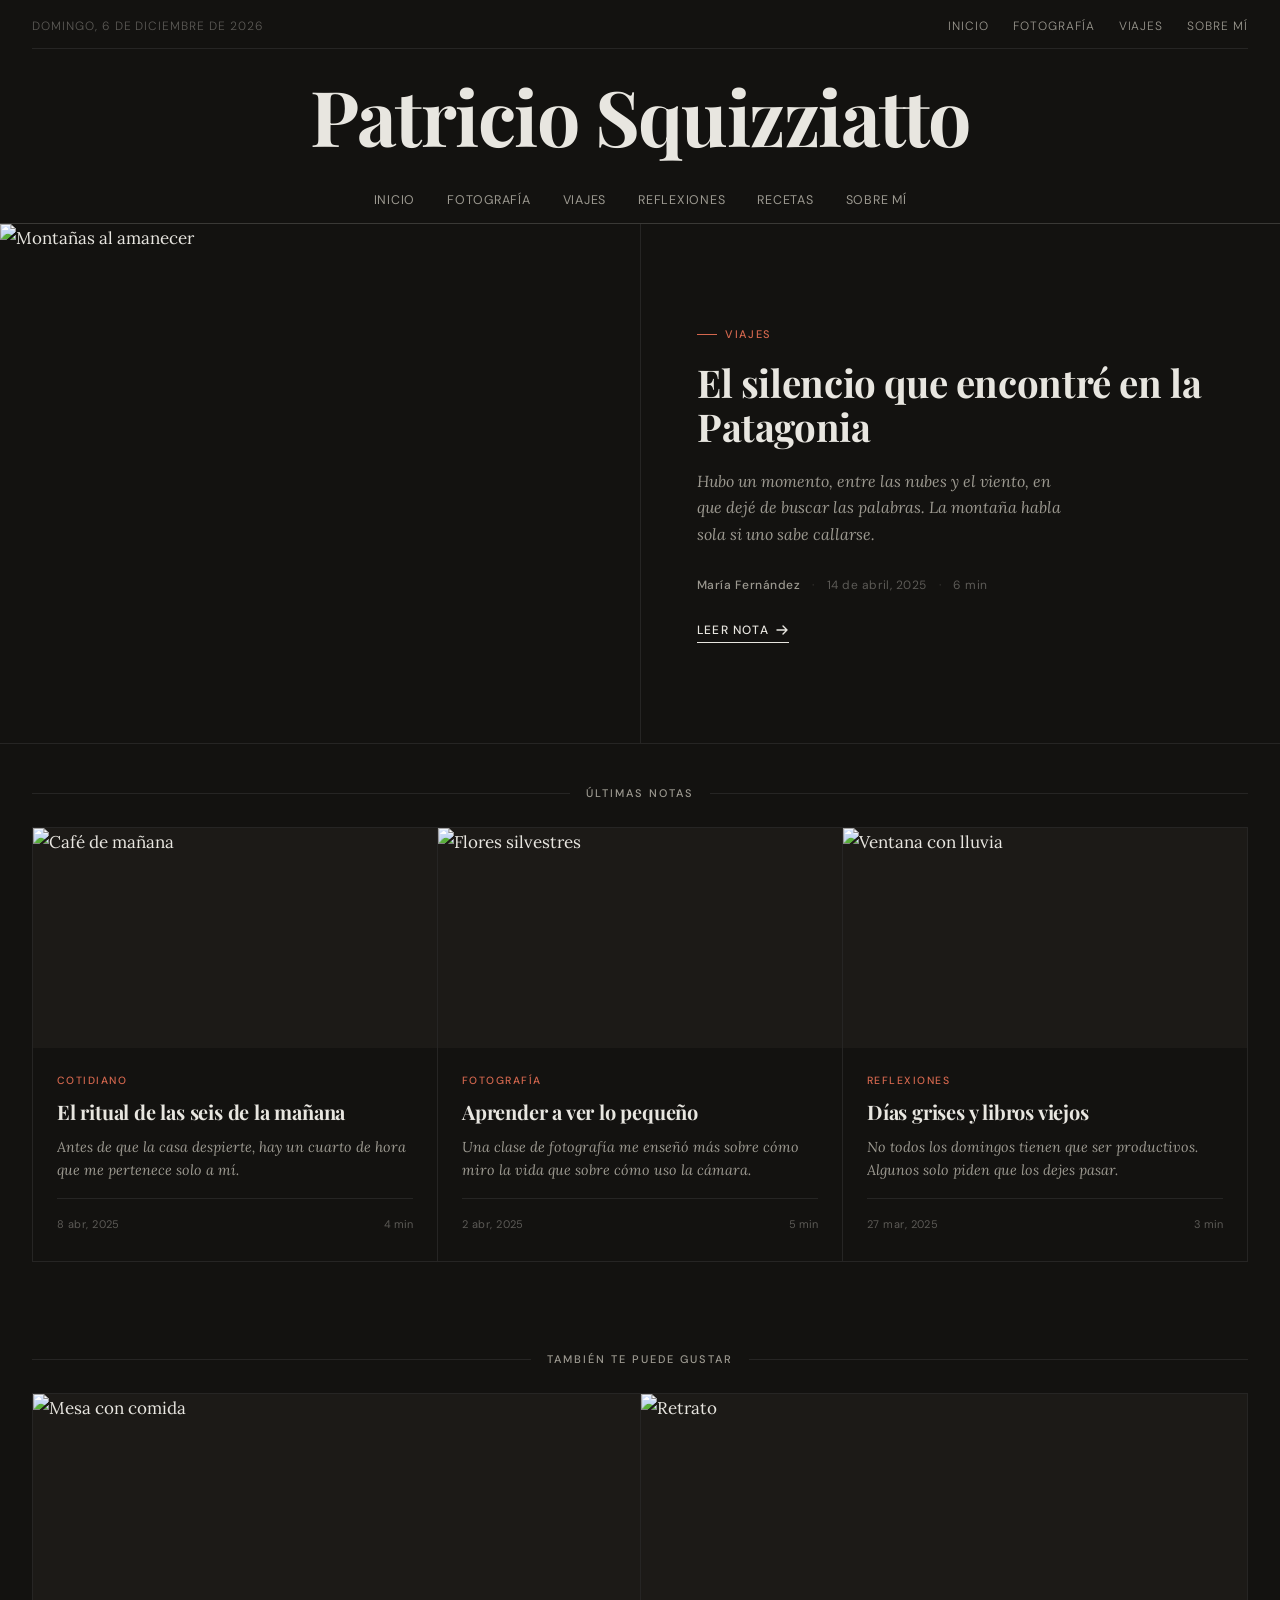
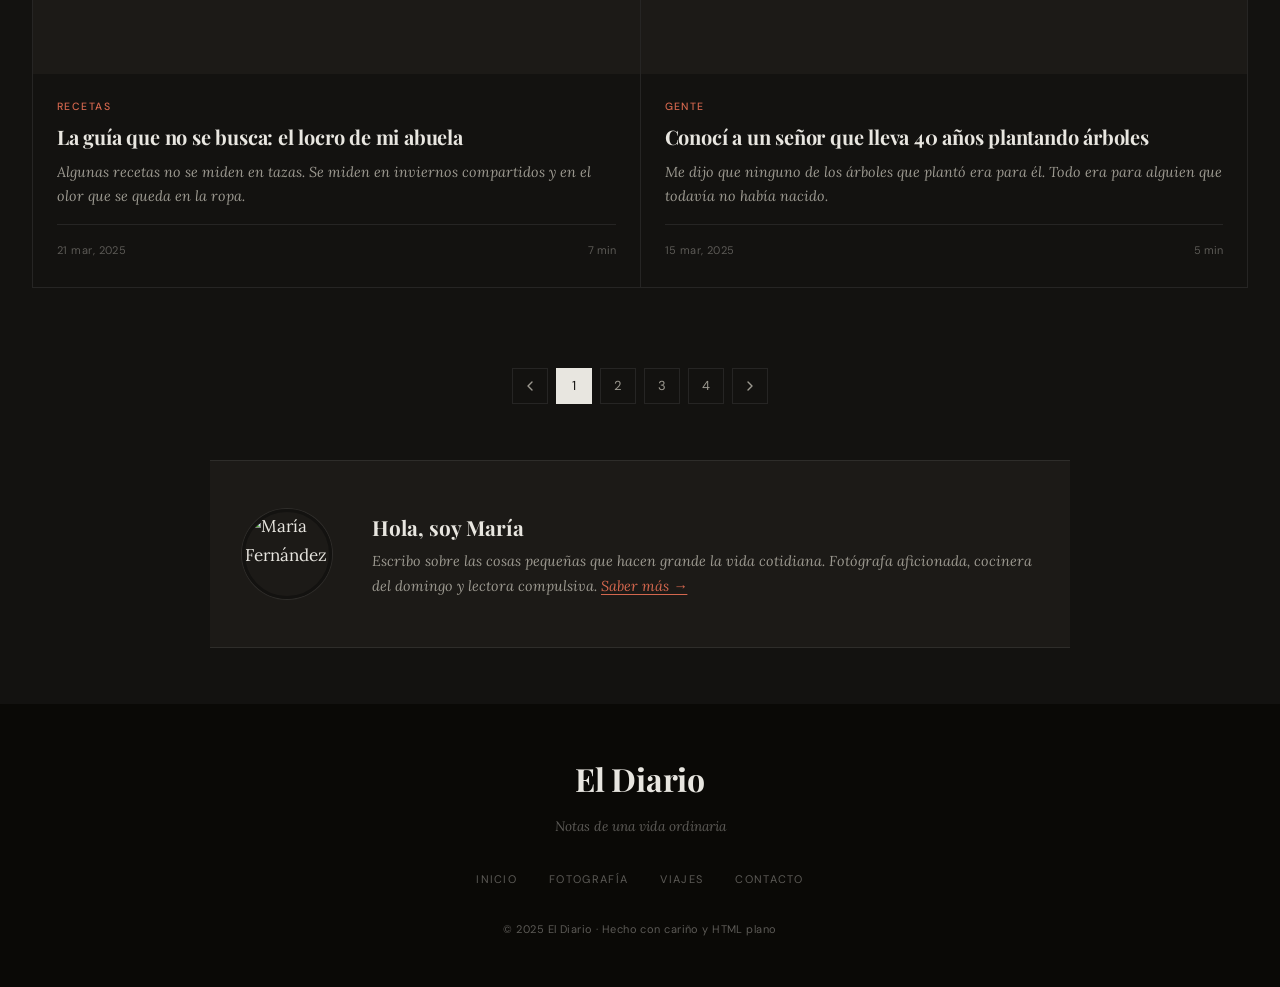
==== commit dd193fb9: "Update index.html" ====
--- a/index.html
+++ b/index.html
@@ -3,7 +3,7 @@
 <head>
   <meta charset="UTF-8" />
   <meta name="viewport" content="width=device-width, initial-scale=1.0" />
-  <title>Pato</title>
+  <title>Patricio Squizziatto</title>
   <meta name="description" content="Pato" />
   <link rel="stylesheet" href="style.css" />
 </head>
@@ -19,7 +19,6 @@
         <a href="#">Viajes</a>
         <a href="#">Sobre mí</a>
       </nav>
-      <span>Vol. I</span>
     </div>
 
     <div class="masthead-title">
